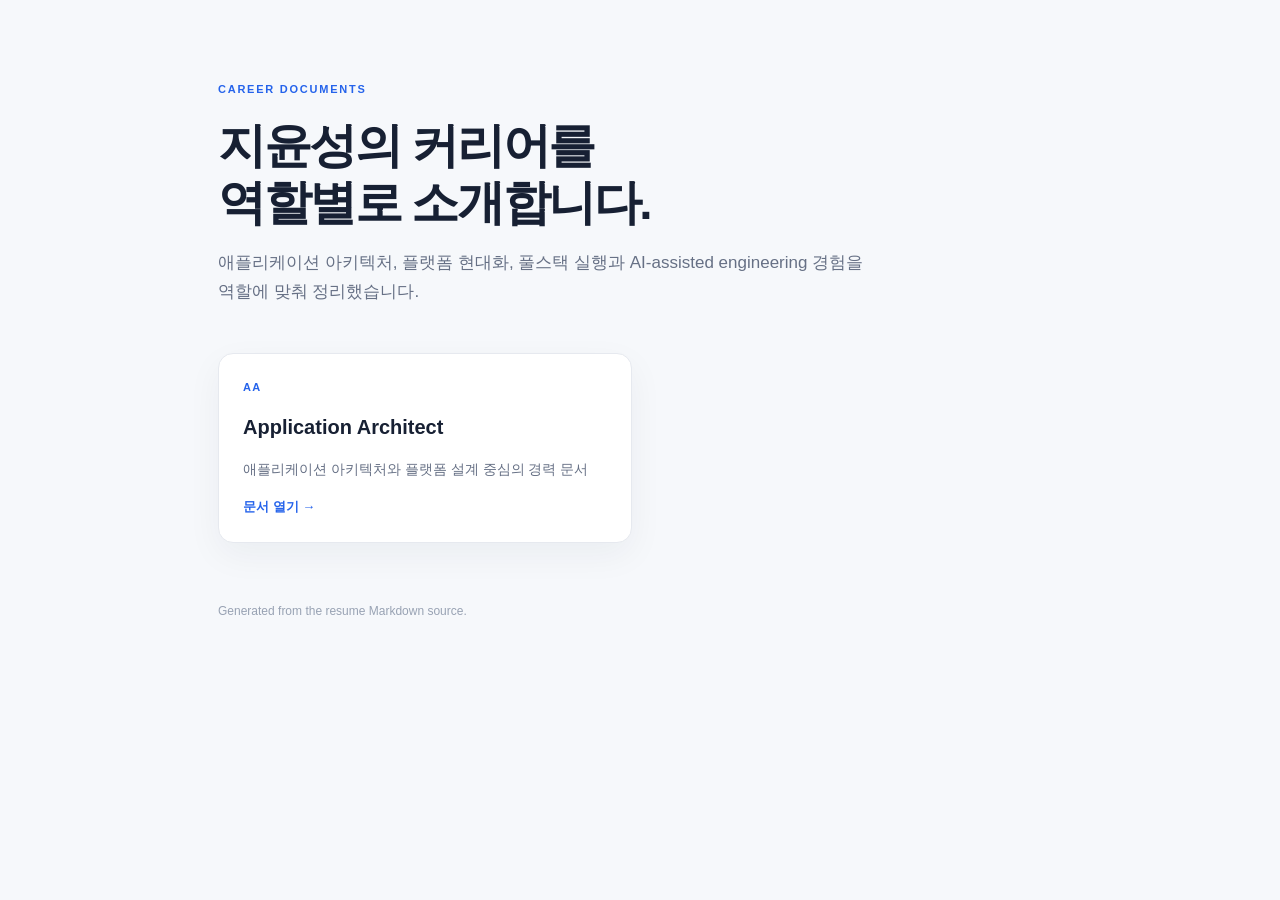
==== index.html @ 3bf8e60a "chore: deploy career pages from resume source" ====
<!doctype html>
<html lang="ko"><head><meta charset="utf-8"><meta name="viewport" content="width=device-width,initial-scale=1"><title>지윤성 · Career</title>
<style>:root{--ink:#172033;--muted:#667085;--accent:#2563eb;--canvas:#f6f8fb}*{box-sizing:border-box}body{margin:0;background:var(--canvas);color:var(--ink);font-family:Inter,"Noto Sans KR",Arial,sans-serif;line-height:1.7}main{max-width:900px;margin:0 auto;padding:80px 28px}.eyebrow{color:var(--accent);font-size:11px;font-weight:800;letter-spacing:.16em}h1{font-size:48px;line-height:1.2;letter-spacing:-.05em;margin:18px 0 15px}.lead{max-width:650px;color:var(--muted);font-size:17px}.cards{display:grid;grid-template-columns:repeat(2,minmax(0,1fr));gap:16px;margin-top:46px}.card{display:flex;flex-direction:column;min-height:190px;padding:24px;border:1px solid #e6e9ef;border-radius:15px;background:#fff;color:var(--ink);text-decoration:none;box-shadow:0 12px 35px rgba(19,36,68,.05);transition:.2s}.card:hover{transform:translateY(-3px);border-color:#9dbcfb}.card span{font-size:11px;color:var(--accent);font-weight:800;letter-spacing:.12em}.card strong{font-size:20px;margin-top:14px}.card p{color:var(--muted);font-size:14px}.card em{margin-top:auto;color:var(--accent);font-size:13px;font-style:normal;font-weight:700}footer{margin-top:58px;color:#98a2b3;font-size:12px}@media(max-width:620px){main{padding:48px 20px}h1{font-size:36px}.cards{grid-template-columns:1fr}}</style></head>
<body><main><div class="eyebrow">CAREER DOCUMENTS</div><h1>지윤성의 커리어를<br>역할별로 소개합니다.</h1><p class="lead">애플리케이션 아키텍처, 플랫폼 현대화, 풀스택 실행과 AI-assisted engineering 경험을 역할에 맞춰 정리했습니다.</p><section class="cards"><a class="card" href="aa/index.html"><span>AA</span><strong>Application Architect</strong><p>애플리케이션 아키텍처와 플랫폼 설계 중심의 경력 문서</p><em>문서 열기 →</em></a></section><footer>Generated from the resume Markdown source.</footer></main></body></html>
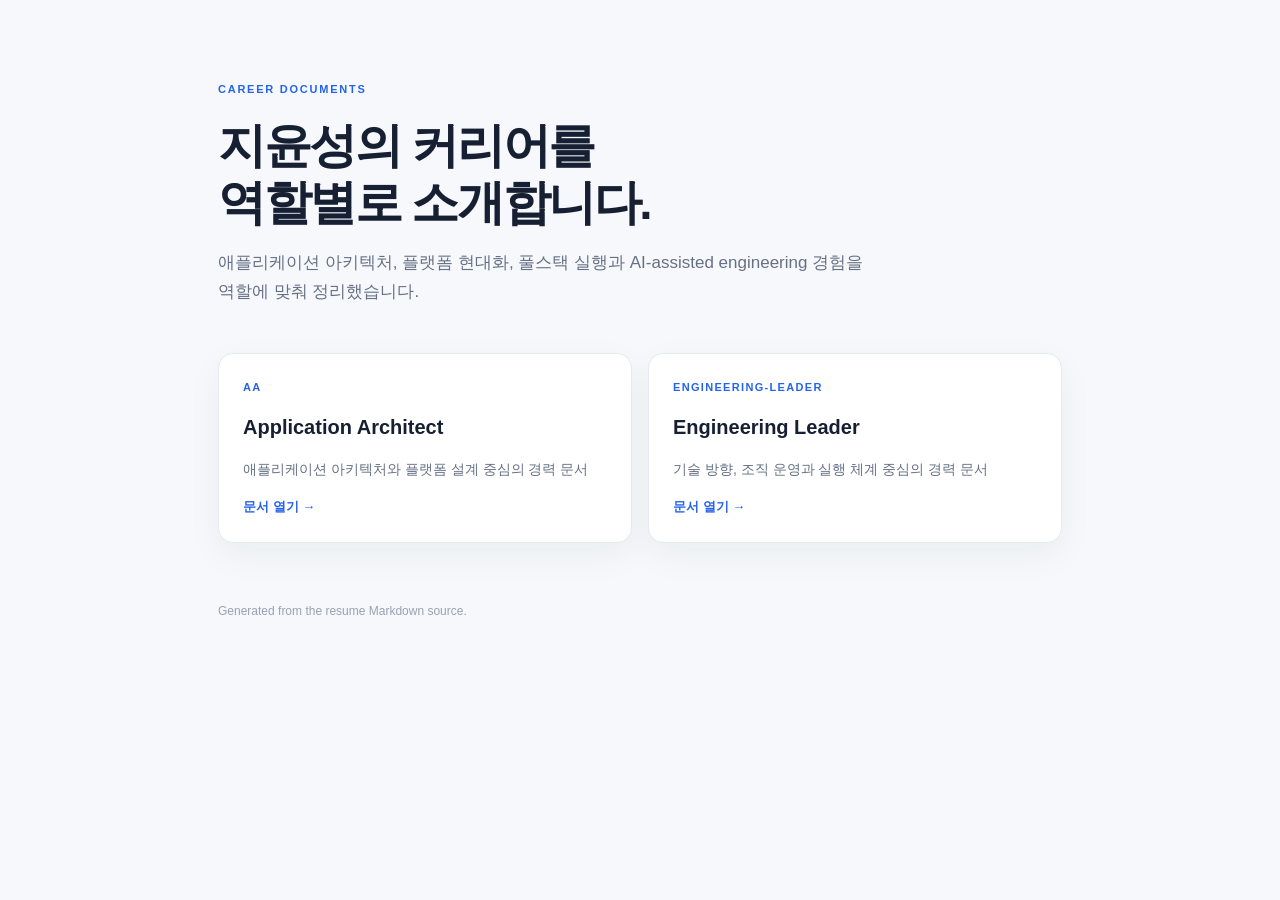
==== commit 62d33892: "chore: deploy career pages from resume source" ====
--- a/index.html
+++ b/index.html
@@ -1,4 +1,4 @@
 <!doctype html>
 <html lang="ko"><head><meta charset="utf-8"><meta name="viewport" content="width=device-width,initial-scale=1"><title>지윤성 · Career</title>
 <style>:root{--ink:#172033;--muted:#667085;--accent:#2563eb;--canvas:#f6f8fb}*{box-sizing:border-box}body{margin:0;background:var(--canvas);color:var(--ink);font-family:Inter,"Noto Sans KR",Arial,sans-serif;line-height:1.7}main{max-width:900px;margin:0 auto;padding:80px 28px}.eyebrow{color:var(--accent);font-size:11px;font-weight:800;letter-spacing:.16em}h1{font-size:48px;line-height:1.2;letter-spacing:-.05em;margin:18px 0 15px}.lead{max-width:650px;color:var(--muted);font-size:17px}.cards{display:grid;grid-template-columns:repeat(2,minmax(0,1fr));gap:16px;margin-top:46px}.card{display:flex;flex-direction:column;min-height:190px;padding:24px;border:1px solid #e6e9ef;border-radius:15px;background:#fff;color:var(--ink);text-decoration:none;box-shadow:0 12px 35px rgba(19,36,68,.05);transition:.2s}.card:hover{transform:translateY(-3px);border-color:#9dbcfb}.card span{font-size:11px;color:var(--accent);font-weight:800;letter-spacing:.12em}.card strong{font-size:20px;margin-top:14px}.card p{color:var(--muted);font-size:14px}.card em{margin-top:auto;color:var(--accent);font-size:13px;font-style:normal;font-weight:700}footer{margin-top:58px;color:#98a2b3;font-size:12px}@media(max-width:620px){main{padding:48px 20px}h1{font-size:36px}.cards{grid-template-columns:1fr}}</style></head>
-<body><main><div class="eyebrow">CAREER DOCUMENTS</div><h1>지윤성의 커리어를<br>역할별로 소개합니다.</h1><p class="lead">애플리케이션 아키텍처, 플랫폼 현대화, 풀스택 실행과 AI-assisted engineering 경험을 역할에 맞춰 정리했습니다.</p><section class="cards"><a class="card" href="aa/index.html"><span>AA</span><strong>Application Architect</strong><p>애플리케이션 아키텍처와 플랫폼 설계 중심의 경력 문서</p><em>문서 열기 →</em></a></section><footer>Generated from the resume Markdown source.</footer></main></body></html>+<body><main><div class="eyebrow">CAREER DOCUMENTS</div><h1>지윤성의 커리어를<br>역할별로 소개합니다.</h1><p class="lead">애플리케이션 아키텍처, 플랫폼 현대화, 풀스택 실행과 AI-assisted engineering 경험을 역할에 맞춰 정리했습니다.</p><section class="cards"><a class="card" href="aa/index.html"><span>AA</span><strong>Application Architect</strong><p>애플리케이션 아키텍처와 플랫폼 설계 중심의 경력 문서</p><em>문서 열기 →</em></a><a class="card" href="engineering-leader/index.html"><span>ENGINEERING-LEADER</span><strong>Engineering Leader</strong><p>기술 방향, 조직 운영과 실행 체계 중심의 경력 문서</p><em>문서 열기 →</em></a></section><footer>Generated from the resume Markdown source.</footer></main></body></html>
